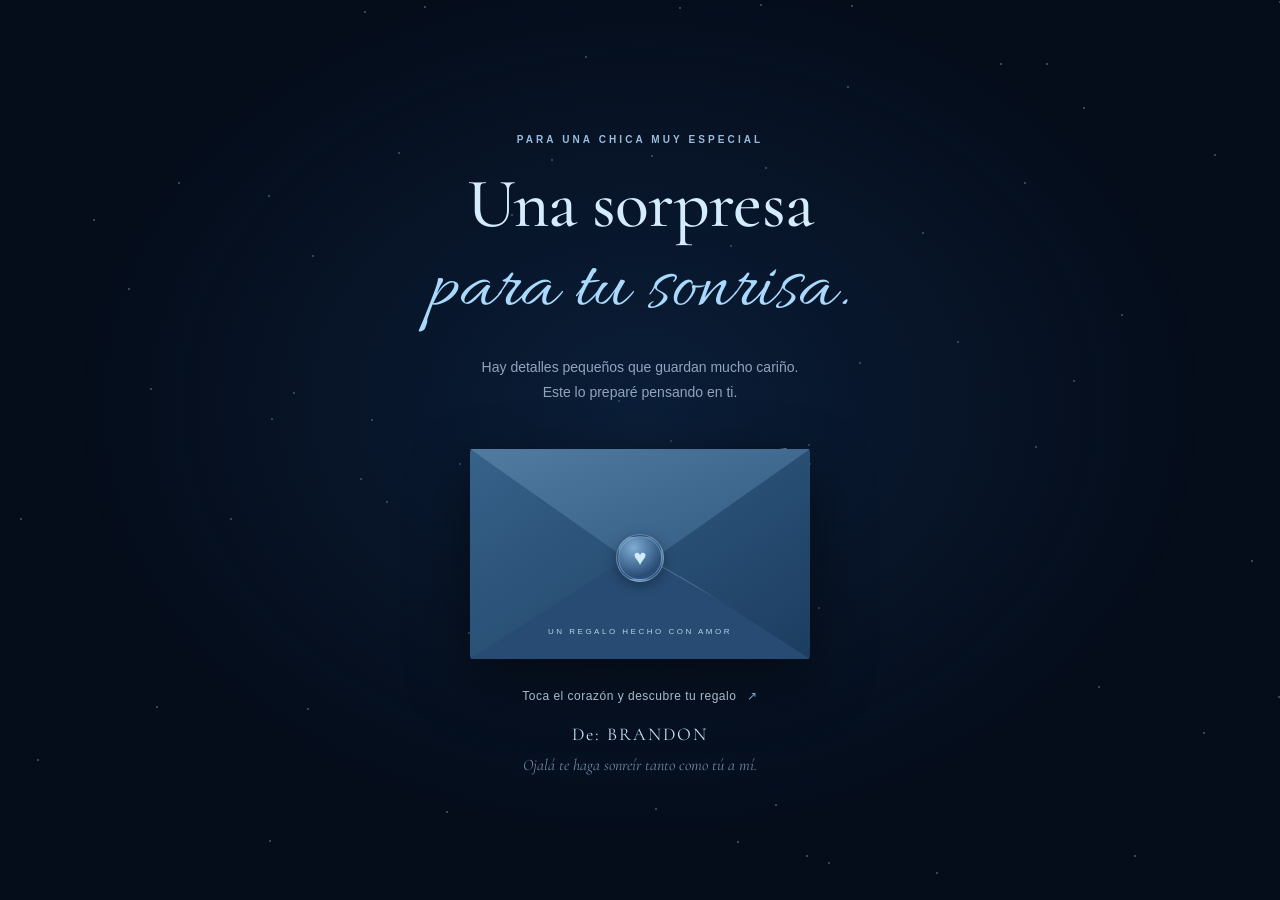
==== index.html @ b641b7f5 "Publicar tarjeta de gerberas y Hot Wheels" ====
<!doctype html>
<html lang="es">
<head>
  <meta charset="utf-8">
  <meta name="viewport" content="width=device-width,initial-scale=1">
  <meta name="theme-color" content="#050d1b">
  <title>Un pequeño regalo para ti 💙</title>

  <style>@charset "UTF-8";
:root{color-scheme:dark;--night:#050d1b;--ice:#d5ecff;--blue:#86c8f3;--muted:#91a4bd;font-family:"Segoe UI",Arial,sans-serif;color:var(--ice);background:var(--night)}
*{box-sizing:border-box}body{margin:0;min-height:100svh;overflow-x:hidden}button{font:inherit;cursor:pointer}button:focus-visible{outline:2px solid #dbf3ff;outline-offset:8px}button:disabled{cursor:default}[hidden]{display:none!important}h1,h2,h3,p,figure{margin:0}main{position:relative;z-index:1}.ambient{position:fixed;inset:0;pointer-events:none;background:radial-gradient(ellipse at 50% 45%,#14386565,transparent 62%)}.stars{position:fixed;inset:0;pointer-events:none;overflow:hidden}.star{position:absolute;width:2px;height:2px;background:#ceeaff;border-radius:100%;opacity:.35;animation:twinkle var(--duration) ease-in-out infinite;animation-delay:var(--delay)}
.cover{min-height:100svh;display:flex;align-items:center;justify-content:center;flex-direction:column;text-align:center;padding:52px 20px 35px;transition:opacity .55s,transform .7s}.eyebrow{font-size:10px;font-weight:600;letter-spacing:3.1px;line-height:1.8;color:#9abbdc}h1,h2,h3{font-family:Georgia,"Times New Roman",serif;font-weight:400}h1{font-size:clamp(45px,7vw,72px);line-height:1.07;letter-spacing:-2.3px;margin-top:23px}em{font-weight:400;color:#a9d9fc}.intro{font-size:14px;color:var(--muted);line-height:1.8;margin-top:21px}.envelope-button{display:block;position:relative;width:min(340px,86vw);border:0;padding:0;background:none;color:var(--ice);margin:67px 0 27px;perspective:1000px;-webkit-tap-highlight-color:transparent}.envelope{position:relative;display:block;height:210px;filter:drop-shadow(0 23px 32px #0007);transition:transform .4s}.envelope-button:hover .envelope{transform:translateY(-6px) rotate(-1deg)}.envelope-back{position:absolute;inset:0;background:#193c66;border:1px solid #7baccc66;border-radius:5px}.paper{position:absolute;top:10px;left:17px;right:17px;height:175px;z-index:1;padding:33px 10px;background:#c8def0;color:#234568;transform:rotate(-4deg);transition:transform .85s .15s;font-family:Georgia,serif;box-shadow:0 0 15px #0003}.paper>span{display:block;font-size:28px}.paper i{display:block;font-size:15px;margin-top:8px}.envelope-front{position:absolute;inset:0;z-index:3;background:linear-gradient(145deg,#37628a,#1c3d60);clip-path:polygon(0 0,50% 54%,100% 0,100% 100%,0 100%);border-radius:4px}.envelope-front:after{content:"";position:absolute;inset:0;background:linear-gradient(30deg,#274b72 49.7%,#87b4d455 50%,transparent 50.3%);clip-path:polygon(0 100%,50% 48%,100% 100%)}.flap{position:absolute;inset:0;z-index:4;background:linear-gradient(160deg,#517ba1,#254d76);clip-path:polygon(0 0,100% 0,50% 57%);transform-origin:top;transition:transform .8s,z-index .01s .4s}.seal{position:absolute;z-index:5;left:calc(50% - 24px);top:85px;display:grid;place-items:center;width:48px;height:48px;border-radius:50%;font-family:Georgia,serif;font-size:22px;color:#d1ecff;background:radial-gradient(circle at 35% 25%,#7fadd3,#294d76 70%);border:3px double #a0c5e077;box-shadow:0 3px 12px #0005;transition:opacity .25s,transform .4s}.envelope-label{position:absolute;z-index:4;bottom:23px;left:0;width:100%;font-size:8px;letter-spacing:2.5px;color:#b6d1e8}.open-label{display:block;margin-top:30px;font-size:12px;letter-spacing:.5px;color:#c4ddf1}.open-label>span{margin-left:7px;color:#85c9ff}.tiny-note{font-family:Georgia,serif;font-style:italic;color:#6f87a3;font-size:12px}.opening .flap{transform:rotateX(180deg);z-index:0}.opening .seal{opacity:0;transform:scale(.7)}.opening .paper{transform:translateY(-65px) rotate(-4deg)}.cover.leaving{opacity:0;transform:translateY(-20px)}
.surprise{max-width:1000px;margin:auto;text-align:center;animation:arrive 1.2s ease both}.gift-header{position:relative;z-index:2;padding:50px 20px 0}.gift-header h2{font-size:clamp(35px,5vw,56px);line-height:1.13;letter-spacing:-1.3px;margin:17px 0 16px}.gift-header>p:last-child{color:var(--muted);font-size:13px;line-height:1.8}h2:focus{outline:none}.bouquet{position:relative;width:min(100%,560px);margin:-32px auto 0}.bouquet img{display:block;width:100%;height:auto;aspect-ratio:2/3;object-fit:cover;mask-image:linear-gradient(to bottom,transparent,#000 10%,#000 86%,transparent);animation:breathe 7s ease-in-out infinite}.bouquet figcaption{position:absolute;bottom:6%;left:8%;right:8%;font-size:8px;line-height:1.8;letter-spacing:2.4px;color:#a5c9e7}.fireflies{position:absolute;inset:10% 8% 14%;pointer-events:none}.firefly{position:absolute;width:3px;height:3px;background:#dcf7ff;border-radius:100%;box-shadow:0 0 9px 3px #62c9ff77;animation:drift var(--duration) ease-in-out infinite;animation-delay:var(--delay)}.message-area{position:relative;margin:-15px auto 0;padding:0 24px;max-width:530px}.little-heart{font-size:28px;color:#96d5ff}.handwritten{font:italic 20px Georgia,serif;margin:10px 0 20px;color:#d7e9f7}.text-button{border:1px solid #7198be55;border-radius:30px;padding:13px 22px;background:#132a43aa;color:#b8daef;font-size:12px;transition:background .25s}.text-button:hover{background:#254969}.text-button span{margin-left:12px}.letter{text-align:left;margin:26px 0 10px;padding:32px clamp(22px,6vw,40px);background:linear-gradient(145deg,#e6eff6,#c7dce9);color:#264158;border-radius:3px;box-shadow:0 15px 55px #0005;transform:rotate(-1deg);animation:letter-in .7s ease both}.letter .eyebrow{color:#58738d;font-size:8px;letter-spacing:2px}.letter h3{font-size:34px;margin:13px 0 20px}.letter>p:not(.eyebrow){font-size:14px;line-height:1.9;margin-top:15px}.letter .signature{font-family:Georgia,serif;font-style:italic;font-size:23px!important;color:#1e5278}.signature span{display:block;margin-top:5px;font-family:"Segoe UI",sans-serif;font-style:normal;font-size:11px;color:#617f94}.restart{display:block;margin:31px auto 0;border:none;background:none;color:#7e99b4;font-size:11px;padding:12px}footer{padding:27px 15px 35px;color:#4d6a84;font-size:8px;letter-spacing:2px}footer span{color:#7faecc;margin-left:8px}
@keyframes twinkle{50%{opacity:.85;transform:scale(1.4)}}@keyframes arrive{from{opacity:0;transform:translateY(25px)}to{opacity:1;transform:none}}@keyframes breathe{50%{transform:translateY(-5px) scale(1.012)}}@keyframes drift{0%,100%{opacity:0;transform:translateY(15px)}50%{opacity:.9;transform:translateY(-25px)}}@keyframes letter-in{from{opacity:0;translate:0 15px}to{opacity:1;translate:0 0}}
@media(min-width:850px){.surprise{display:grid;grid-template-columns:1.08fr 1fr;align-items:center;max-width:1080px;min-height:100svh;padding:38px 30px}.gift-header{grid-column:2;grid-row:1;align-self:end;padding:25px 0 0}.gift-header h2{font-size:43px}.bouquet{grid-column:1;grid-row:1/3;width:100%;margin:0}.message-area{grid-column:2;grid-row:2;align-self:start;margin-top:32px;width:100%;padding:0 12px}.surprise footer{grid-column:1/-1}.letter{padding:25px 30px}.letter>p:not(.eyebrow){font-size:13px}}
@media(max-width:380px){.cover{padding-top:35px}.envelope-button{margin-top:50px}.envelope{height:185px}.seal{top:72px}.gift-header{padding-top:35px}.eyebrow{letter-spacing:2px;font-size:9px}.gift-header h2{font-size:33px}}
@media(prefers-reduced-motion:reduce){*,*::before,*::after{animation:none!important;transition:none!important;scroll-behavior:auto!important}}
/* El jardín está dibujado y animado por piezas. */
.garden svg{display:block;width:100%;height:auto;overflow:visible}.bouquet{margin:0 auto}.bouquet figcaption{bottom:0}.flower-stem{transform-origin:280px 570px;animation:stem-sway 6s ease-in-out infinite;animation-delay:calc(var(--i)*-.55s)}.bloom{animation:flower-open 1.6s cubic-bezier(.2,.6,.2,1) both;animation-delay:calc(.15s + var(--i)*.14s)}.grass{transform-origin:center bottom;animation:grass-sway 6s ease-in-out infinite;animation-delay:calc(var(--i)*-.2s)}.toy-car{animation:arrive 1.4s both;animation-delay:calc(1.1s + var(--i)*.2s)}.message-area{margin-top:26px}.fireflies{inset:10% 8% 20%}
@keyframes flower-open{from{opacity:0;transform:scale(.05) rotate(-25deg)}to{opacity:1;transform:scale(1) rotate(0deg)}}@keyframes stem-sway{50%{transform:rotate(1.4deg)}}@keyframes grass-sway{50%{transform:skewX(2deg)}}
@media(min-width:850px){.bouquet{margin:0}.surprise{max-width:1120px;grid-template-columns:1.17fr 1fr}}
@media(prefers-reduced-motion:reduce){.flower-stem,.bloom,.grass,.toy-car{animation:none!important}}
/* Tipografías guardadas localmente para que el regalo funcione sin internet. */
@font-face{font-family:Cormorant;src:url('[data-uri]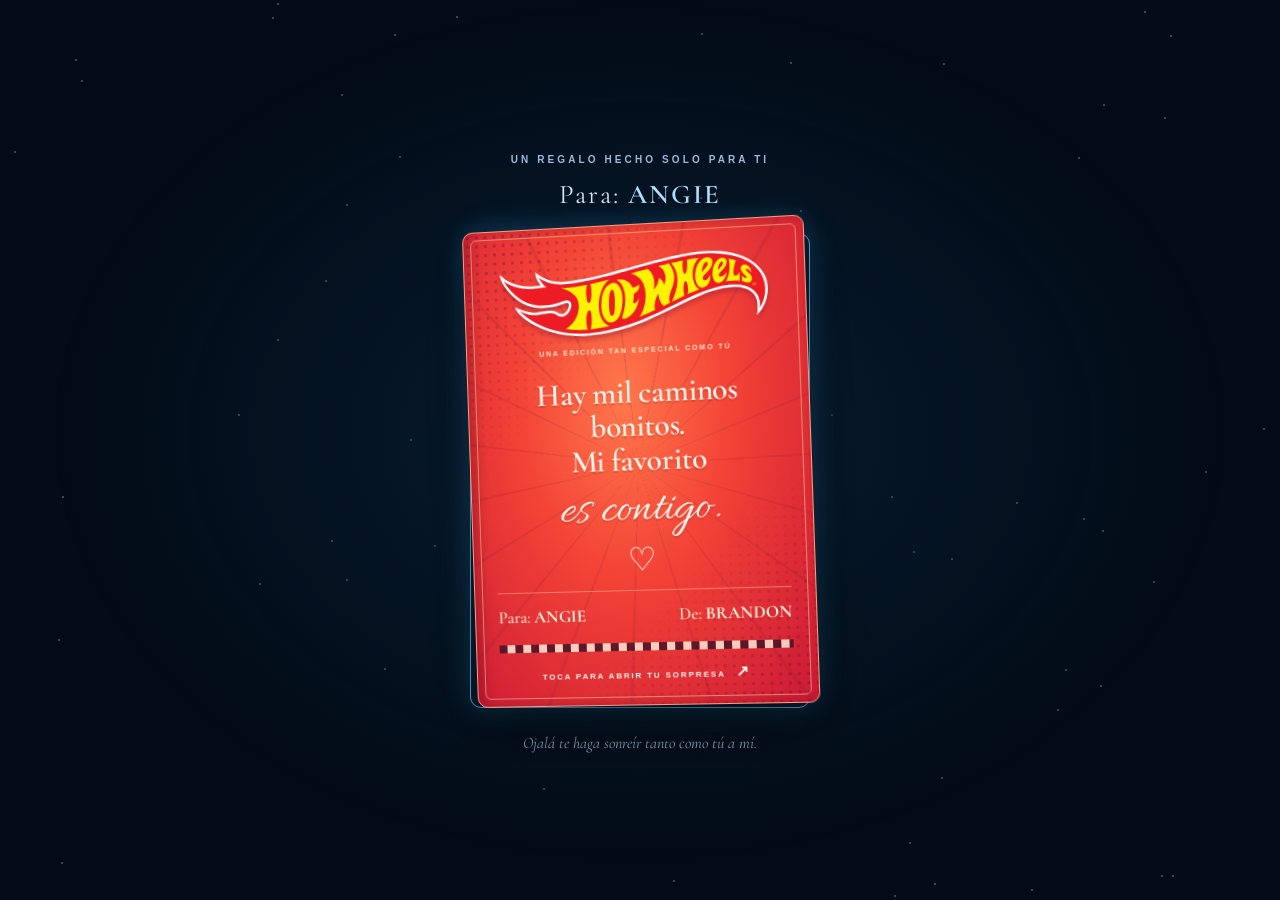
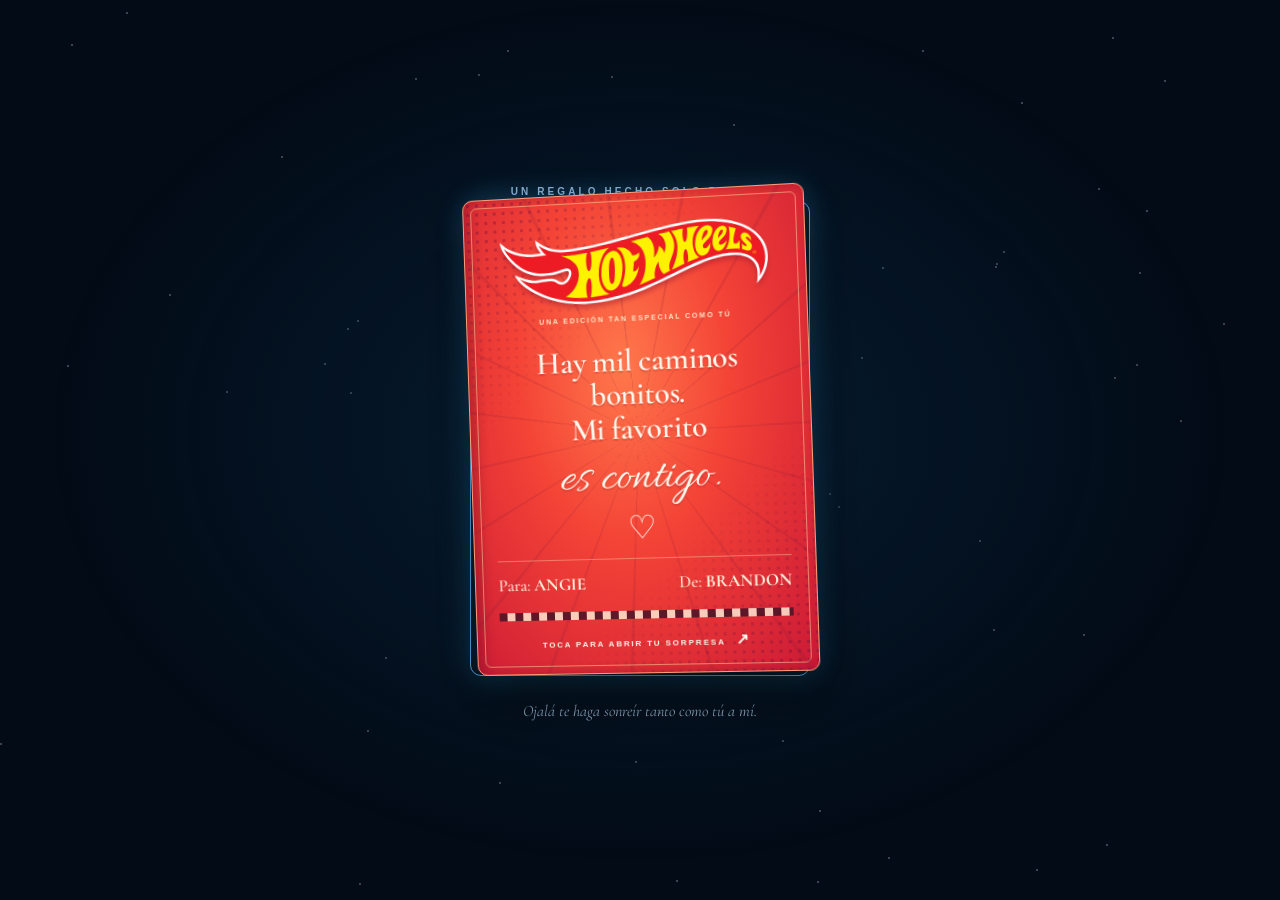
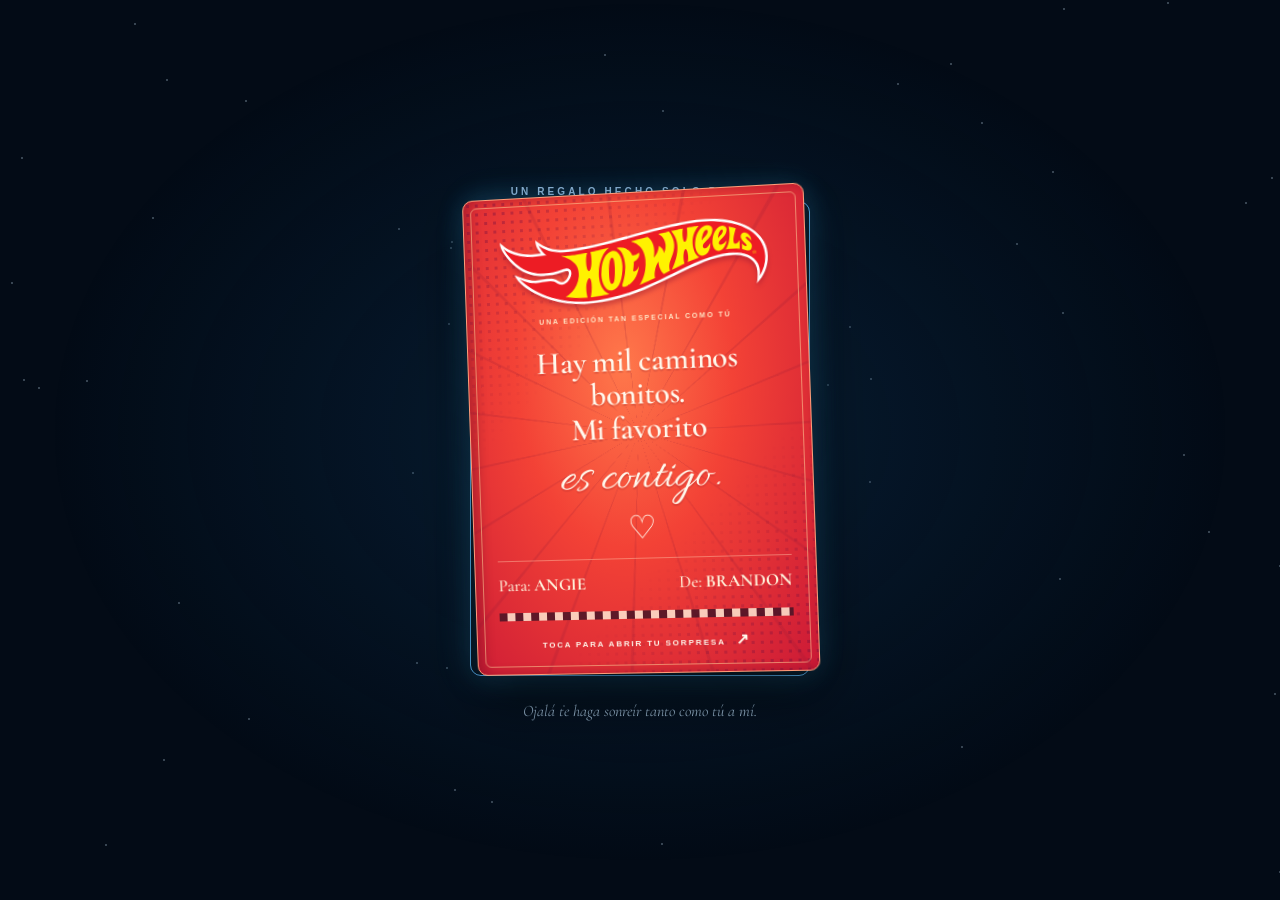
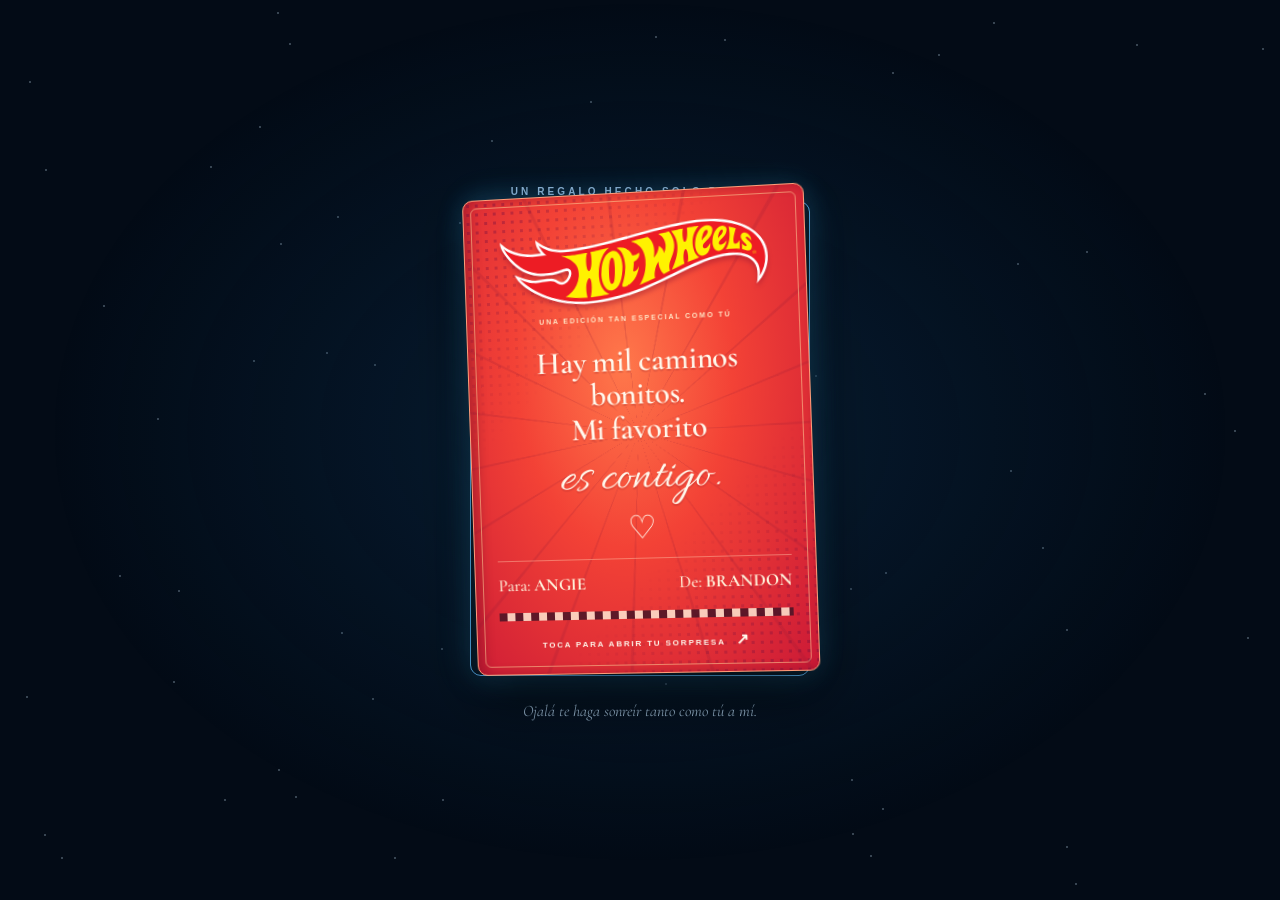
